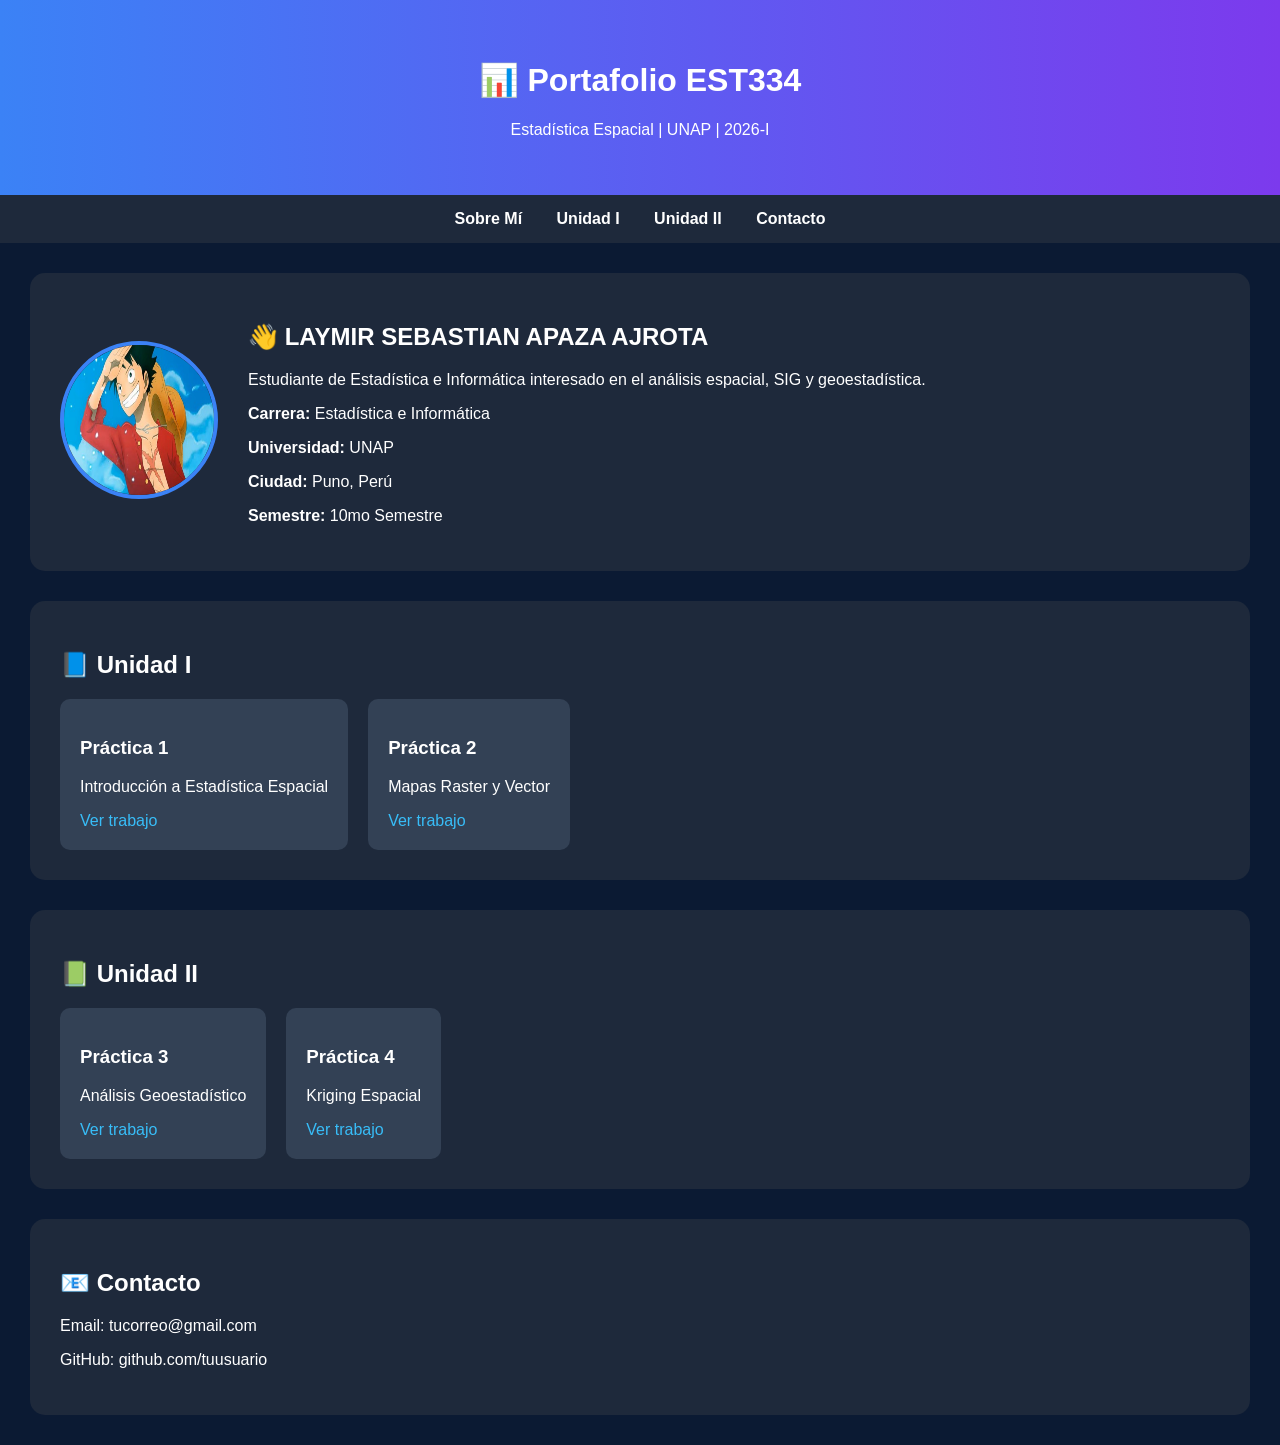
==== EST334_Portafolio_LAYMIR_APAZA/index.html @ 0bbdf471 "Add files via upload" ====
<!DOCTYPE html>
<html lang="es">

<head>
    <meta charset="UTF-8">
    <meta name="viewport" content="width=device-width, initial-scale=1.0">

    <title>Portafolio EST334 - Laymir Apaza</title>

    <link rel="stylesheet" href="styles.css">

</head>

<body>

    <!-- HEADER -->

    <header class="header">

        <h1>📊 Portafolio EST334</h1>

        <p>Estadística Espacial | UNAP | 2026-I</p>

    </header>

    <!-- MENU -->

    <nav class="menu">

        <a href="#sobre">Sobre Mí</a>
        <a href="#unidad1">Unidad I</a>
        <a href="#unidad2">Unidad II</a>
        <a href="#contacto">Contacto</a>

    </nav>

    <!-- SOBRE MI -->

    <section id="sobre" class="card">

        <div class="perfil">

            <div class="foto">
                <img src="foto.jpg" alt="Mi Foto">
            </div>

            <div class="info">

                <h2>👋 LAYMIR SEBASTIAN APAZA AJROTA</h2>

                <p>
                    Estudiante de Estadística e Informática interesado en el análisis espacial,
                    SIG y geoestadística.
                </p>

                <div class="datos">

                    <p><b>Carrera:</b> Estadística e Informática</p>
                    <p><b>Universidad:</b> UNAP</p>
                    <p><b>Ciudad:</b> Puno, Perú</p>
                    <p><b>Semestre:</b> 10mo Semestre</p>

                </div>

            </div>

        </div>

    </section>

    <!-- UNIDAD I -->

    <section id="unidad1" class="card">

        <h2>📘 Unidad I</h2>

        <div class="trabajos">

            <div class="trabajo">
                <h3>Práctica 1</h3>
                <p>Introducción a Estadística Espacial</p>
                <a href="#">Ver trabajo</a>
            </div>

            <div class="trabajo">
                <h3>Práctica 2</h3>
                <p>Mapas Raster y Vector</p>
                <a href="#">Ver trabajo</a>
            </div>

        </div>

    </section>

    <!-- UNIDAD II -->

    <section id="unidad2" class="card">

        <h2>📗 Unidad II</h2>

        <div class="trabajos">

            <div class="trabajo">
                <h3>Práctica 3</h3>
                <p>Análisis Geoestadístico</p>
                <a href="#">Ver trabajo</a>
            </div>

            <div class="trabajo">
                <h3>Práctica 4</h3>
                <p>Kriging Espacial</p>
                <a href="#">Ver trabajo</a>
            </div>

        </div>

    </section>

    <!-- CONTACTO -->

    <section id="contacto" class="card">

        <h2>📧 Contacto</h2>

        <p>Email: tucorreo@gmail.com</p>

        <p>GitHub: github.com/tuusuario</p>

    </section>

</body>

</html>
---- EST334_Portafolio_LAYMIR_APAZA/styles.css ----
body {

    margin: 0;
    font-family: Arial;
    background: #0b1a33;
    color: white;

}

/* HEADER */

.header {

    text-align: center;
    padding: 40px;

    background: linear-gradient(to right,
            #3b82f6,
            #7c3aed);

}

/* MENU */

.menu {

    background: #1e293b;
    padding: 15px;
    text-align: center;

}

.menu a {

    color: white;
    margin: 0 15px;
    text-decoration: none;
    font-weight: bold;

}

/* TARJETAS */

.card {

    margin: 30px;
    padding: 30px;
    background: #1e293b;
    border-radius: 15px;

}

/* PERFIL */

.perfil {

    display: flex;
    align-items: center;
    gap: 30px;

}

.foto img {

    width: 150px;
    height: 150px;
    border-radius: 50%;
    border: 4px solid #3b82f6;

}

/* TRABAJOS */

.trabajos {

    display: flex;
    gap: 20px;

}

.trabajo {

    background: #334155;
    padding: 20px;
    border-radius: 10px;

}

.trabajo a {

    color: #38bdf8;
    text-decoration: none;

}
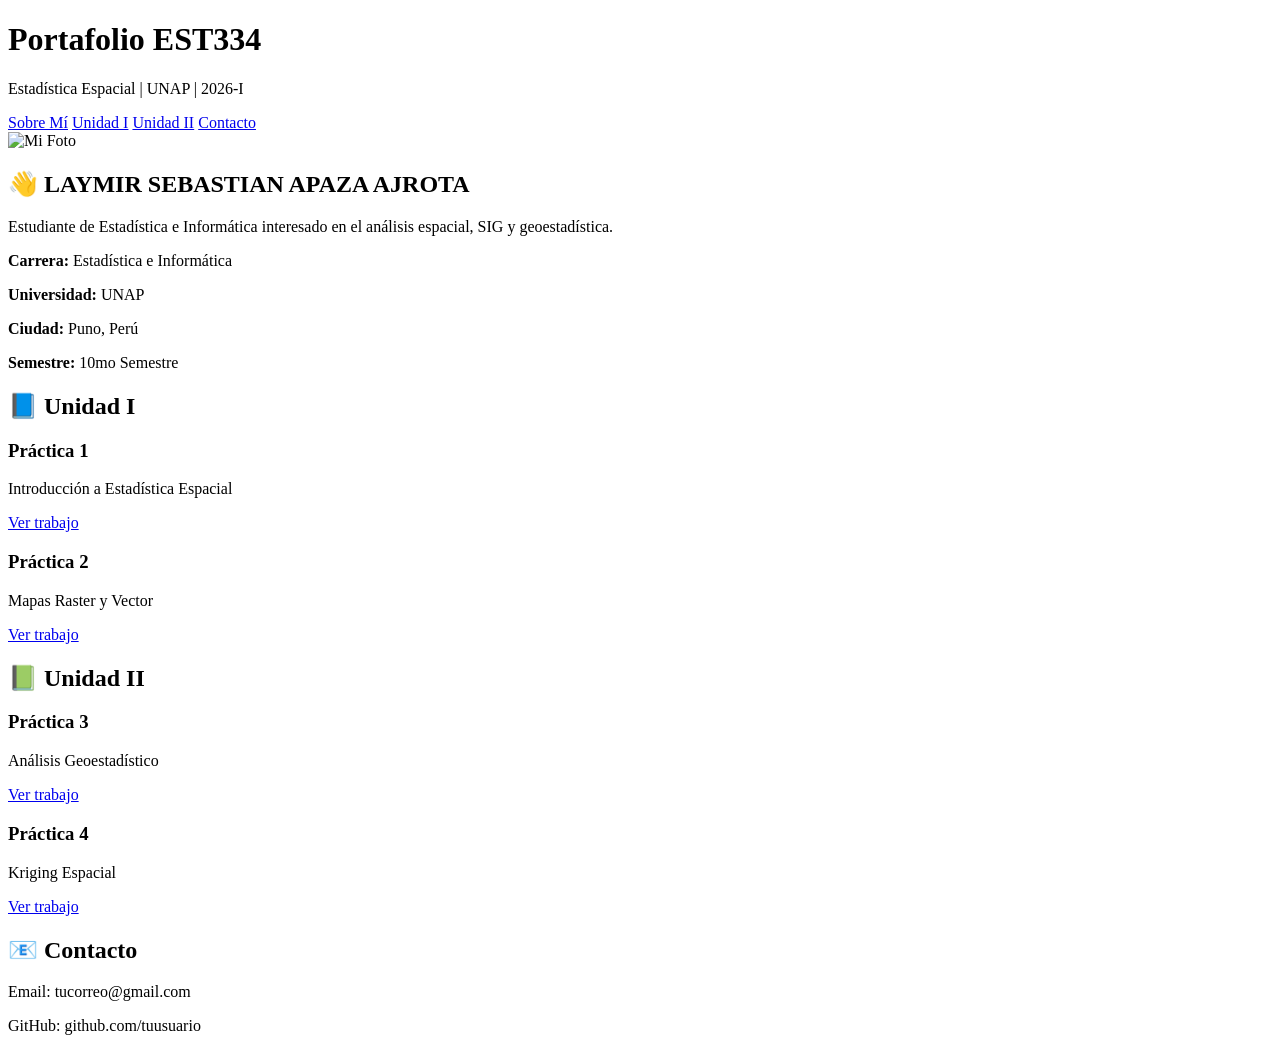
==== commit ead18167: "Portafolio completo: 13 PDFs" ====
--- a/EST334_Portafolio_LAYMIR_APAZA/index.html
+++ b/EST334_Portafolio_LAYMIR_APAZA/index.html
@@ -1,133 +1,133 @@
-<!DOCTYPE html>
-<html lang="es">
-
-<head>
-    <meta charset="UTF-8">
-    <meta name="viewport" content="width=device-width, initial-scale=1.0">
-
-    <title>Portafolio EST334 - Laymir Apaza</title>
-
-    <link rel="stylesheet" href="styles.css">
-
-</head>
-
-<body>
-
-    <!-- HEADER -->
-
-    <header class="header">
-
-        <h1>📊 Portafolio EST334</h1>
-
-        <p>Estadística Espacial | UNAP | 2026-I</p>
-
-    </header>
-
-    <!-- MENU -->
-
-    <nav class="menu">
-
-        <a href="#sobre">Sobre Mí</a>
-        <a href="#unidad1">Unidad I</a>
-        <a href="#unidad2">Unidad II</a>
-        <a href="#contacto">Contacto</a>
-
-    </nav>
-
-    <!-- SOBRE MI -->
-
-    <section id="sobre" class="card">
-
-        <div class="perfil">
-
-            <div class="foto">
-                <img src="foto.jpg" alt="Mi Foto">
-            </div>
-
-            <div class="info">
-
-                <h2>👋 LAYMIR SEBASTIAN APAZA AJROTA</h2>
-
-                <p>
-                    Estudiante de Estadística e Informática interesado en el análisis espacial,
-                    SIG y geoestadística.
-                </p>
-
-                <div class="datos">
-
-                    <p><b>Carrera:</b> Estadística e Informática</p>
-                    <p><b>Universidad:</b> UNAP</p>
-                    <p><b>Ciudad:</b> Puno, Perú</p>
-                    <p><b>Semestre:</b> 10mo Semestre</p>
-
-                </div>
-
-            </div>
-
-        </div>
-
-    </section>
-
-    <!-- UNIDAD I -->
-
-    <section id="unidad1" class="card">
-
-        <h2>📘 Unidad I</h2>
-
-        <div class="trabajos">
-
-            <div class="trabajo">
-                <h3>Práctica 1</h3>
-                <p>Introducción a Estadística Espacial</p>
-                <a href="#">Ver trabajo</a>
-            </div>
-
-            <div class="trabajo">
-                <h3>Práctica 2</h3>
-                <p>Mapas Raster y Vector</p>
-                <a href="#">Ver trabajo</a>
-            </div>
-
-        </div>
-
-    </section>
-
-    <!-- UNIDAD II -->
-
-    <section id="unidad2" class="card">
-
-        <h2>📗 Unidad II</h2>
-
-        <div class="trabajos">
-
-            <div class="trabajo">
-                <h3>Práctica 3</h3>
-                <p>Análisis Geoestadístico</p>
-                <a href="#">Ver trabajo</a>
-            </div>
-
-            <div class="trabajo">
-                <h3>Práctica 4</h3>
-                <p>Kriging Espacial</p>
-                <a href="#">Ver trabajo</a>
-            </div>
-
-        </div>
-
-    </section>
-
-    <!-- CONTACTO -->
-
-    <section id="contacto" class="card">
-
-        <h2>📧 Contacto</h2>
-
-        <p>Email: tucorreo@gmail.com</p>
-
-        <p>GitHub: github.com/tuusuario</p>
-
-    </section>
-
-</body>
-
+<!DOCTYPE html>
+<html lang="es">
+
+<head>
+    <meta charset="UTF-8">
+    <meta name="viewport" content="width=device-width, initial-scale=1.0">
+
+    <title>Portafolio EST334 - Laymir Apaza</title>
+
+    <link rel="stylesheet" href="styles.css">
+
+</head>
+
+<body>
+
+    <!-- HEADER -->
+
+    <header class="header">
+
+        <h1> Portafolio EST334</h1>
+
+        <p>Estadística Espacial | UNAP | 2026-I</p>
+
+    </header>
+
+    <!-- MENU -->
+
+    <nav class="menu">
+
+        <a href="#sobre">Sobre Mí</a>
+        <a href="#unidad1">Unidad I</a>
+        <a href="#unidad2">Unidad II</a>
+        <a href="#contacto">Contacto</a>
+
+    </nav>
+
+    <!-- SOBRE MI -->
+
+    <section id="sobre" class="card">
+
+        <div class="perfil">
+
+            <div class="foto">
+                <img src="foto.jpg" alt="Mi Foto">
+            </div>
+
+            <div class="info">
+
+                <h2>👋 LAYMIR SEBASTIAN APAZA AJROTA</h2>
+
+                <p>
+                    Estudiante de Estadística e Informática interesado en el análisis espacial,
+                    SIG y geoestadística.
+                </p>
+
+                <div class="datos">
+
+                    <p><b>Carrera:</b> Estadística e Informática</p>
+                    <p><b>Universidad:</b> UNAP</p>
+                    <p><b>Ciudad:</b> Puno, Perú</p>
+                    <p><b>Semestre:</b> 10mo Semestre</p>
+
+                </div>
+
+            </div>
+
+        </div>
+
+    </section>
+
+    <!-- UNIDAD I -->
+
+    <section id="unidad1" class="card">
+
+        <h2>📘 Unidad I</h2>
+
+        <div class="trabajos">
+
+            <div class="trabajo">
+                <h3>Práctica 1</h3>
+                <p>Introducción a Estadística Espacial</p>
+                <a href="#">Ver trabajo</a>
+            </div>
+
+            <div class="trabajo">
+                <h3>Práctica 2</h3>
+                <p>Mapas Raster y Vector</p>
+                <a href="#">Ver trabajo</a>
+            </div>
+
+        </div>
+
+    </section>
+
+    <!-- UNIDAD II -->
+
+    <section id="unidad2" class="card">
+
+        <h2>📗 Unidad II</h2>
+
+        <div class="trabajos">
+
+            <div class="trabajo">
+                <h3>Práctica 3</h3>
+                <p>Análisis Geoestadístico</p>
+                <a href="#">Ver trabajo</a>
+            </div>
+
+            <div class="trabajo">
+                <h3>Práctica 4</h3>
+                <p>Kriging Espacial</p>
+                <a href="#">Ver trabajo</a>
+            </div>
+
+        </div>
+
+    </section>
+
+    <!-- CONTACTO -->
+
+    <section id="contacto" class="card">
+
+        <h2>📧 Contacto</h2>
+
+        <p>Email: tucorreo@gmail.com</p>
+
+        <p>GitHub: github.com/tuusuario</p>
+
+    </section>
+
+</body>
+
 </html>
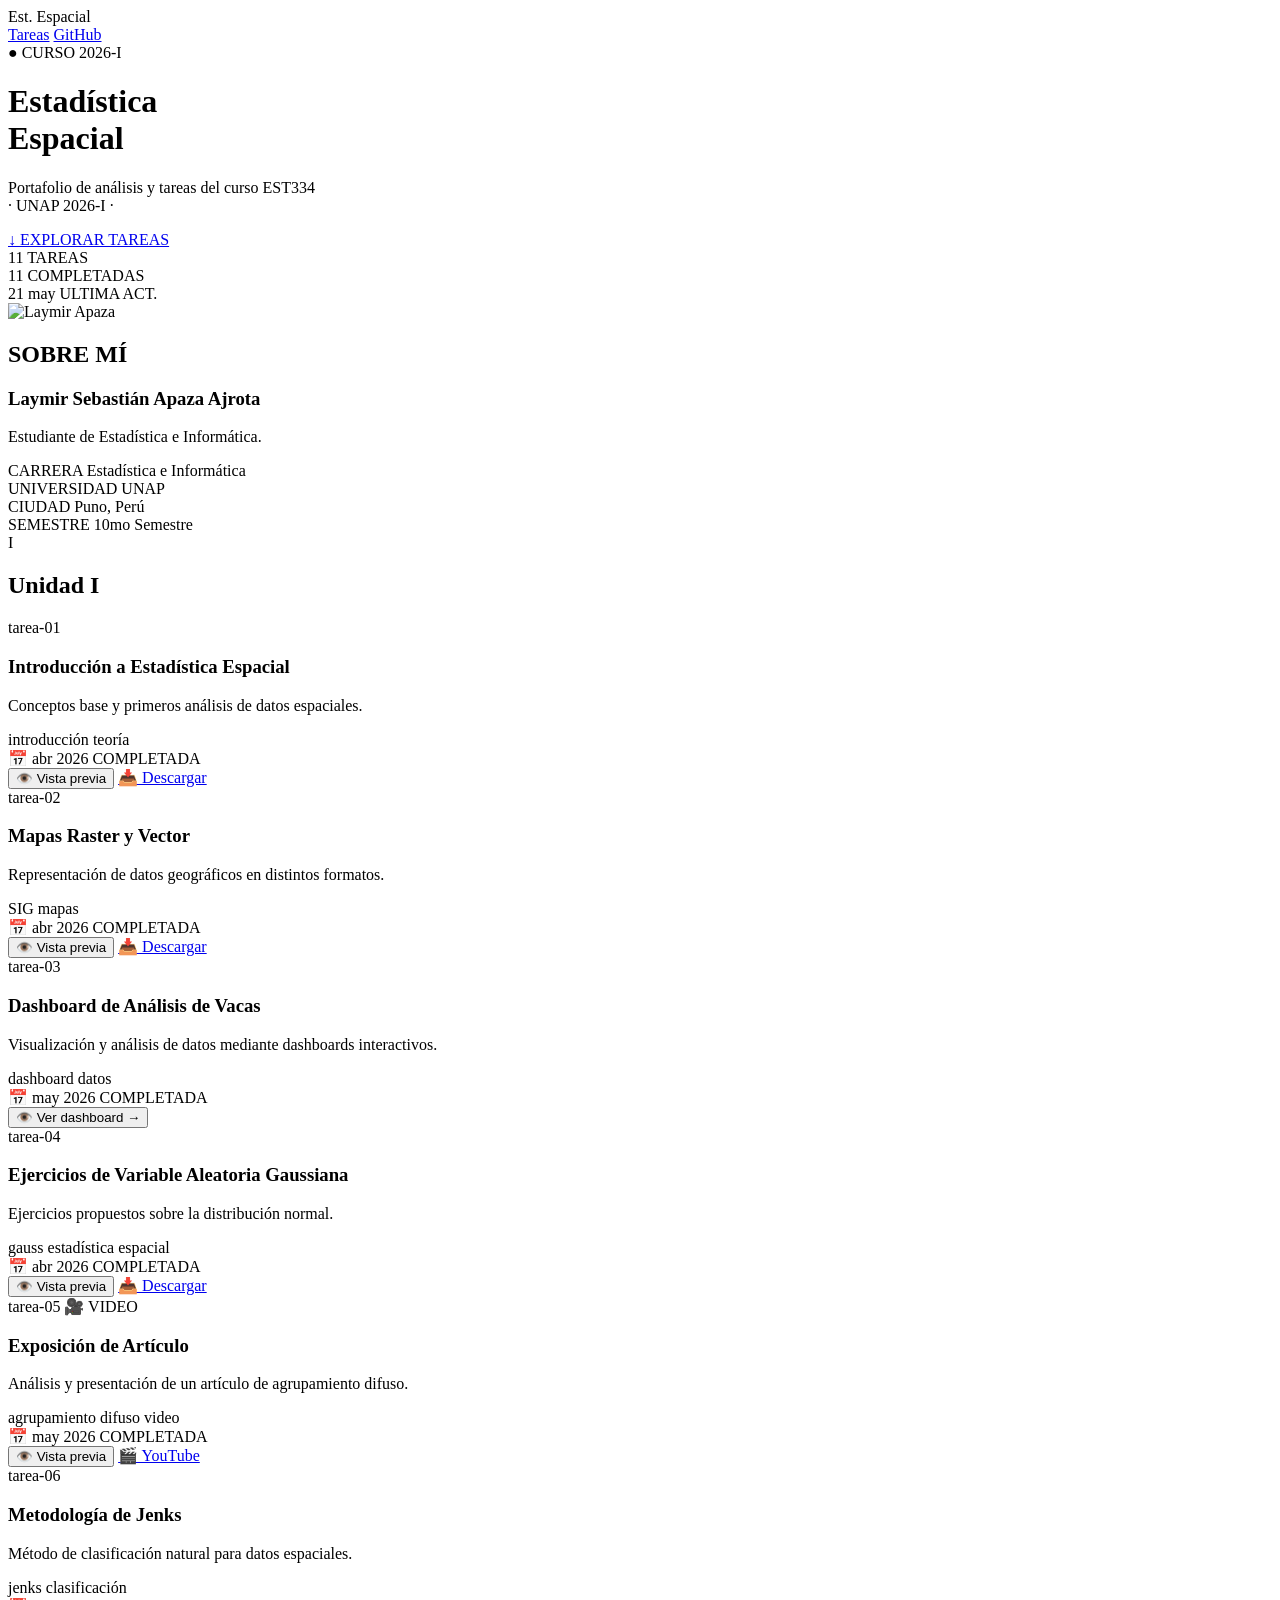
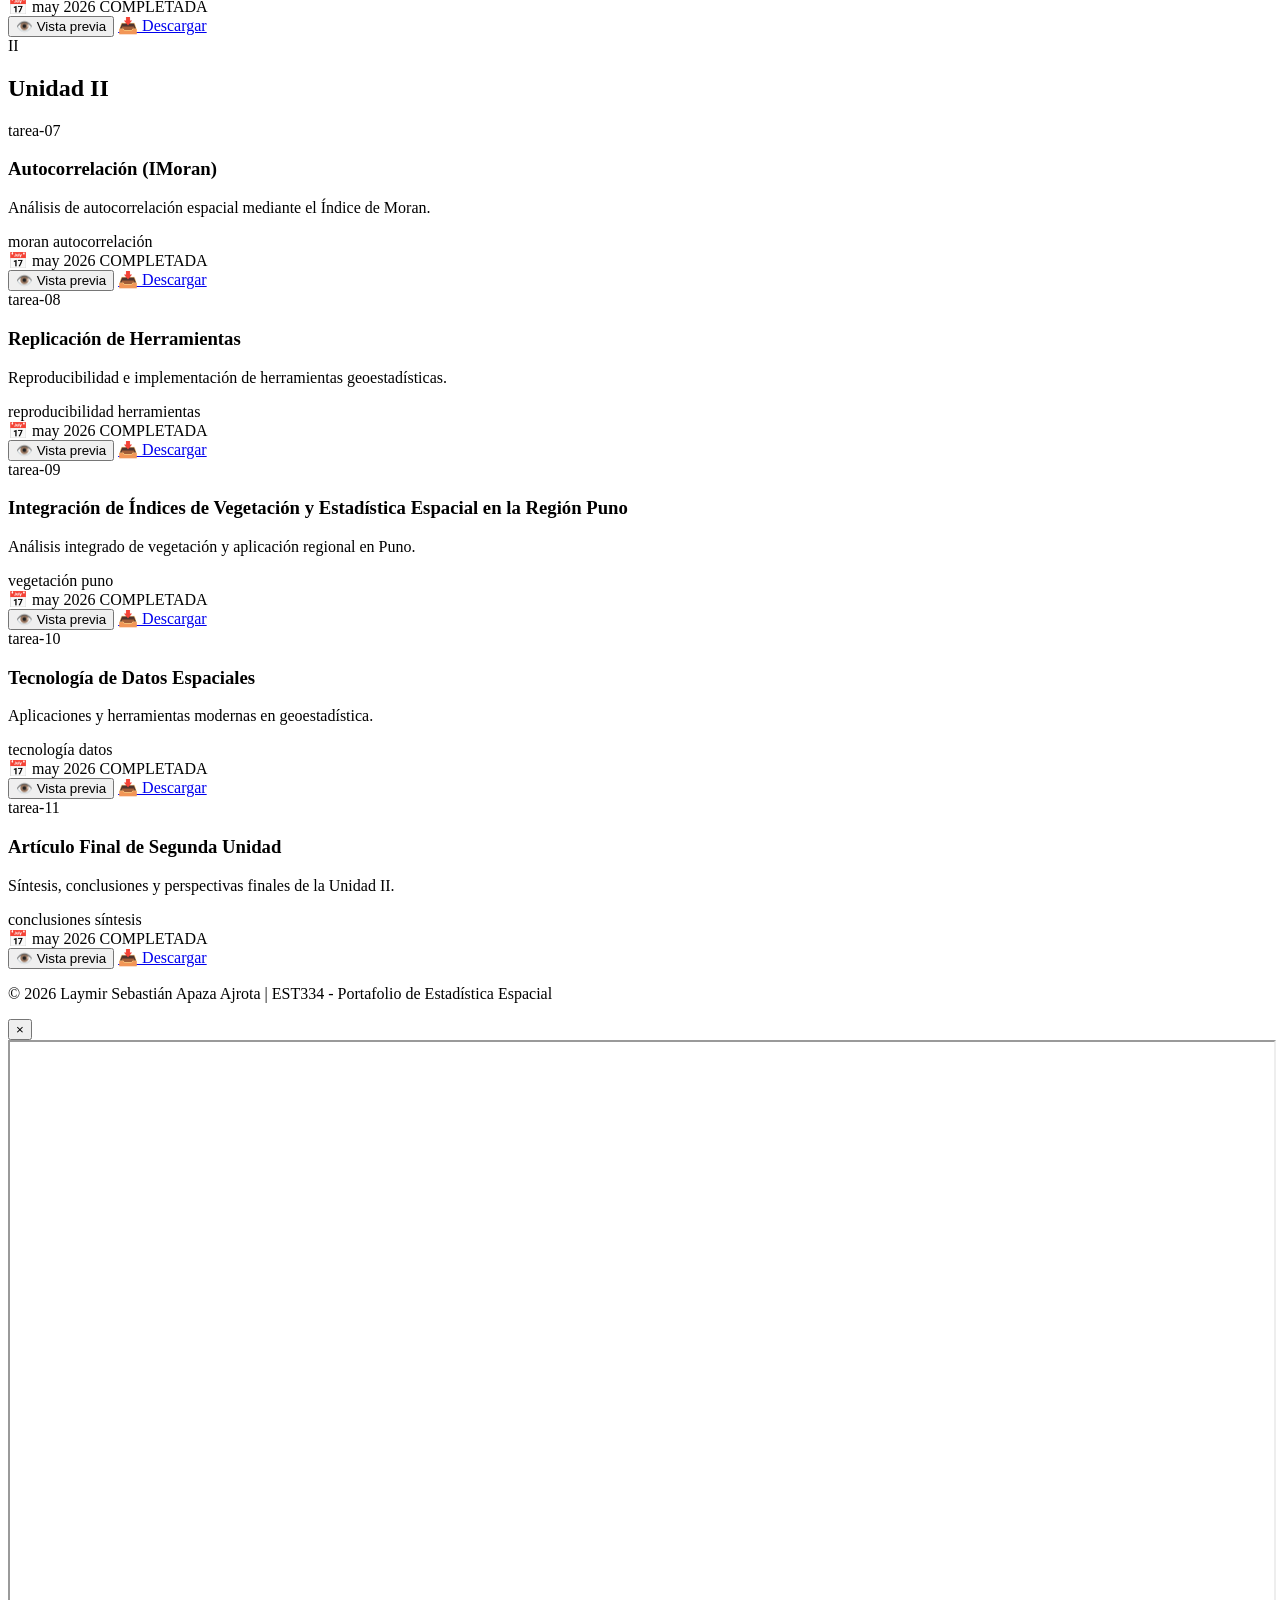
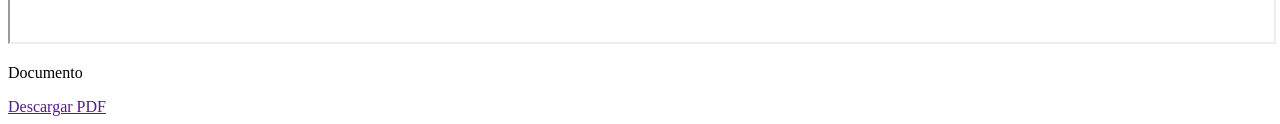
==== commit 6f3e3a7a: "Portafolio2.0" ====
--- a/EST334_Portafolio_LAYMIR_APAZA/index.html
+++ b/EST334_Portafolio_LAYMIR_APAZA/index.html
@@ -1,133 +1,355 @@
 <!DOCTYPE html>
 <html lang="es">
-
 <head>
     <meta charset="UTF-8">
     <meta name="viewport" content="width=device-width, initial-scale=1.0">
-
-    <title>Portafolio EST334 - Laymir Apaza</title>
-
-    <link rel="stylesheet" href="styles.css">
-
+    <title>Estadística Espacial - EST334 UNAP</title>
+    <link rel="stylesheet" href="styles_nuevo.css">
 </head>
-
 <body>
 
-    <!-- HEADER -->
-
-    <header class="header">
-
-        <h1> Portafolio EST334</h1>
-
-        <p>Estadística Espacial | UNAP | 2026-I</p>
-
+    <!-- ===== HEADER HERO ===== -->
+    <header class="hero">
+        <nav class="navbar-hero">
+            <div class="logo">Est. Espacial</div>
+            <div class="nav-buttons">
+                <a href="#tareas" class="nav-btn">Tareas</a>
+                <a href="https://github.com" class="nav-btn github-btn">GitHub</a>
+            </div>
+        </nav>
+
+        <div class="hero-content">
+            <div class="hero-left">
+                <div class="badge-hero">● CURSO 2026-I</div>
+                <h1 class="hero-title">Estadística<br>Espacial</h1>
+                <p class="hero-subtitle">Portafolio de análisis y tareas del curso EST334<br>· UNAP 2026-I ·</p>
+                <a href="#tareas" class="btn-hero">↓ EXPLORAR TAREAS</a>
+            </div>
+
+            <div class="hero-right">
+                <div class="stat-box">
+                    <span class="stat-number">11</span>
+                    <span class="stat-label">TAREAS</span>
+                </div>
+                <div class="stat-box">
+                    <span class="stat-number">11</span>
+                    <span class="stat-label">COMPLETADAS</span>
+                </div>
+                <div class="stat-box date-box">
+                    <span class="stat-date">21 may</span>
+                    <span class="stat-label">ULTIMA ACT.</span>
+                </div>
+            </div>
+        </div>
     </header>
 
-    <!-- MENU -->
-
-    <nav class="menu">
-
-        <a href="#sobre">Sobre Mí</a>
-        <a href="#unidad1">Unidad I</a>
-        <a href="#unidad2">Unidad II</a>
-        <a href="#contacto">Contacto</a>
-
-    </nav>
-
-    <!-- SOBRE MI -->
-
-    <section id="sobre" class="card">
-
-        <div class="perfil">
-
-            <div class="foto">
-                <img src="foto.jpg" alt="Mi Foto">
-            </div>
-
-            <div class="info">
-
-                <h2>👋 LAYMIR SEBASTIAN APAZA AJROTA</h2>
-
-                <p>
-                    Estudiante de Estadística e Informática interesado en el análisis espacial,
-                    SIG y geoestadística.
-                </p>
-
-                <div class="datos">
-
-                    <p><b>Carrera:</b> Estadística e Informática</p>
-                    <p><b>Universidad:</b> UNAP</p>
-                    <p><b>Ciudad:</b> Puno, Perú</p>
-                    <p><b>Semestre:</b> 10mo Semestre</p>
-
-                </div>
-
-            </div>
-
-        </div>
-
+    <!-- ===== SECCIÓN SOBRE MI ===== -->
+    <section class="about" id="about">
+        <div class="about-container">
+            <div class="about-left">
+                <div class="profile-circle">
+                    <img src="foto.jpg" alt="Laymir Apaza">
+                </div>
+            </div>
+
+            <div class="about-right">
+                <h2 class="section-title">SOBRE MÍ</h2>
+                <h3 class="about-name">Laymir Sebastián Apaza Ajrota</h3>
+                <p class="about-desc">Estudiante de Estadística e Informática.</p>
+
+                <div class="info-grid">
+                    <div class="info-box">
+                        <span class="info-label">CARRERA</span>
+                        <span class="info-value">Estadística e Informática</span>
+                    </div>
+                    <div class="info-box">
+                        <span class="info-label">UNIVERSIDAD</span>
+                        <span class="info-value">UNAP</span>
+                    </div>
+                    <div class="info-box">
+                        <span class="info-label">CIUDAD</span>
+                        <span class="info-value">Puno, Perú</span>
+                    </div>
+                    <div class="info-box">
+                        <span class="info-label">SEMESTRE</span>
+                        <span class="info-value">10mo Semestre</span>
+                    </div>
+                </div>
+            </div>
+        </div>
     </section>
 
-    <!-- UNIDAD I -->
-
-    <section id="unidad1" class="card">
-
-        <h2>📘 Unidad I</h2>
-
-        <div class="trabajos">
-
-            <div class="trabajo">
-                <h3>Práctica 1</h3>
-                <p>Introducción a Estadística Espacial</p>
-                <a href="#">Ver trabajo</a>
-            </div>
-
-            <div class="trabajo">
-                <h3>Práctica 2</h3>
-                <p>Mapas Raster y Vector</p>
-                <a href="#">Ver trabajo</a>
-            </div>
-
-        </div>
-
+    <!-- ===== SECCIÓN UNIDAD I ===== -->
+    <section class="tareas" id="tareas">
+        <div class="section-header-tareas">
+            <div class="unit-badge">I</div>
+            <h2 class="section-title-tareas">Unidad I</h2>
+        </div>
+
+        <div class="tareas-grid">
+            <!-- Tarea 1 -->
+            <div class="tarea-card tarea-1">
+                <div class="tarea-top">
+                    <span class="tarea-id">tarea-01</span>
+                </div>
+                <h3 class="tarea-title">Introducción a Estadística Espacial</h3>
+                <p class="tarea-desc">Conceptos base y primeros análisis de datos espaciales.</p>
+                <div class="tarea-tags">
+                    <span class="tag">introducción</span>
+                    <span class="tag">teoría</span>
+                </div>
+                <div class="tarea-meta">
+                    <span class="tarea-date">📅 abr 2026</span>
+                    <span class="tarea-status">COMPLETADA</span>
+                </div>
+                <div class="tarea-buttons">
+                    <button class="btn-preview" onclick="previewPDF('practicas/01_introduccion_estadistica_espacial.pdf')">👁️ Vista previa</button>
+                    <a href="practicas/01_introduccion_estadistica_espacial.pdf" class="btn-download" download>📥 Descargar</a>
+                </div>
+            </div>
+
+            <!-- Tarea 2 -->
+            <div class="tarea-card tarea-2">
+                <div class="tarea-top">
+                    <span class="tarea-id">tarea-02</span>
+                </div>
+                <h3 class="tarea-title">Mapas Raster y Vector</h3>
+                <p class="tarea-desc">Representación de datos geográficos en distintos formatos.</p>
+                <div class="tarea-tags">
+                    <span class="tag">SIG</span>
+                    <span class="tag">mapas</span>
+                </div>
+                <div class="tarea-meta">
+                    <span class="tarea-date">📅 abr 2026</span>
+                    <span class="tarea-status">COMPLETADA</span>
+                </div>
+                <div class="tarea-buttons">
+                    <button class="btn-preview" onclick="previewPDF('practicas/02_mapas_raster_vector.pdf')">👁️ Vista previa</button>
+                    <a href="practicas/02_mapas_raster_vector.pdf" class="btn-download" download>📥 Descargar</a>
+                </div>
+            </div>
+
+            <!-- Tarea 3 -->
+            <div class="tarea-card tarea-3">
+                <div class="tarea-top">
+                    <span class="tarea-id">tarea-03</span>
+                </div>
+                <h3 class="tarea-title">Dashboard de Análisis de Vacas</h3>
+                <p class="tarea-desc">Visualización y análisis de datos mediante dashboards interactivos.</p>
+                <div class="tarea-tags">
+                    <span class="tag">dashboard</span>
+                    <span class="tag">datos</span>
+                </div>
+                <div class="tarea-meta">
+                    <span class="tarea-date">📅 may 2026</span>
+                    <span class="tarea-status">COMPLETADA</span>
+                </div>
+                <div class="tarea-buttons">
+                    <button class="btn-preview" onclick="previewPDF('practicas/03_dashboard_analisis_vacas.pdf')">👁️ Ver dashboard →</button>
+                </div>
+            </div>
+
+            <!-- Tarea 4 -->
+            <div class="tarea-card tarea-4">
+                <div class="tarea-top">
+                    <span class="tarea-id">tarea-04</span>
+                </div>
+                <h3 class="tarea-title">Ejercicios de Variable Aleatoria Gaussiana</h3>
+                <p class="tarea-desc">Ejercicios propuestos sobre la distribución normal.</p>
+                <div class="tarea-tags">
+                    <span class="tag">gauss</span>
+                    <span class="tag">estadística espacial</span>
+                </div>
+                <div class="tarea-meta">
+                    <span class="tarea-date">📅 abr 2026</span>
+                    <span class="tarea-status">COMPLETADA</span>
+                </div>
+                <div class="tarea-buttons">
+                    <button class="btn-preview" onclick="previewPDF('practicas/04_ejercicios_variable_aleatoria_gaussiana.pdf')">👁️ Vista previa</button>
+                    <a href="practicas/04_ejercicios_variable_aleatoria_gaussiana.pdf" class="btn-download" download>📥 Descargar</a>
+                </div>
+            </div>
+
+            <!-- Tarea 5 -->
+            <div class="tarea-card tarea-5">
+                <div class="tarea-top">
+                    <span class="tarea-id video-badge">tarea-05</span>
+                    <span class="video-tag">🎥 VIDEO</span>
+                </div>
+                <h3 class="tarea-title">Exposición de Artículo</h3>
+                <p class="tarea-desc">Análisis y presentación de un artículo de agrupamiento difuso.</p>
+                <div class="tarea-tags">
+                    <span class="tag">agrupamiento difuso</span>
+                    <span class="tag">video</span>
+                </div>
+                <div class="tarea-meta">
+                    <span class="tarea-date">📅 may 2026</span>
+                    <span class="tarea-status">COMPLETADA</span>
+                </div>
+                <div class="tarea-buttons">
+                    <button class="btn-preview" onclick="previewPDF('practicas/05_exposicion_articulo.pdf')">👁️ Vista previa</button>
+                    <a href="https://youtube.com" class="btn-youtube">🎬 YouTube</a>
+                </div>
+            </div>
+
+            <!-- Tarea 6 -->
+            <div class="tarea-card tarea-6">
+                <div class="tarea-top">
+                    <span class="tarea-id">tarea-06</span>
+                </div>
+                <h3 class="tarea-title">Metodología de Jenks</h3>
+                <p class="tarea-desc">Método de clasificación natural para datos espaciales.</p>
+                <div class="tarea-tags">
+                    <span class="tag">jenks</span>
+                    <span class="tag">clasificación</span>
+                </div>
+                <div class="tarea-meta">
+                    <span class="tarea-date">📅 may 2026</span>
+                    <span class="tarea-status">COMPLETADA</span>
+                </div>
+                <div class="tarea-buttons">
+                    <button class="btn-preview" onclick="previewPDF('practicas/06_metodologia_jenks.pdf')">👁️ Vista previa</button>
+                    <a href="practicas/06_metodologia_jenks.pdf" class="btn-download" download>📥 Descargar</a>
+                </div>
+            </div>
+        </div>
     </section>
 
-    <!-- UNIDAD II -->
-
-    <section id="unidad2" class="card">
-
-        <h2>📗 Unidad II</h2>
-
-        <div class="trabajos">
-
-            <div class="trabajo">
-                <h3>Práctica 3</h3>
-                <p>Análisis Geoestadístico</p>
-                <a href="#">Ver trabajo</a>
-            </div>
-
-            <div class="trabajo">
-                <h3>Práctica 4</h3>
-                <p>Kriging Espacial</p>
-                <a href="#">Ver trabajo</a>
-            </div>
-
-        </div>
-
+    <!-- ===== SECCIÓN UNIDAD II ===== -->
+    <section class="tareas tareas-unidad2" id="unidad2">
+        <div class="section-header-tareas">
+            <div class="unit-badge unit-2">II</div>
+            <h2 class="section-title-tareas">Unidad II</h2>
+        </div>
+
+        <div class="tareas-grid">
+            <!-- Tarea 7 -->
+            <div class="tarea-card tarea-7">
+                <div class="tarea-top">
+                    <span class="tarea-id">tarea-07</span>
+                </div>
+                <h3 class="tarea-title">Autocorrelación (IMoran)</h3>
+                <p class="tarea-desc">Análisis de autocorrelación espacial mediante el Índice de Moran.</p>
+                <div class="tarea-tags">
+                    <span class="tag">moran</span>
+                    <span class="tag">autocorrelación</span>
+                </div>
+                <div class="tarea-meta">
+                    <span class="tarea-date">📅 may 2026</span>
+                    <span class="tarea-status">COMPLETADA</span>
+                </div>
+                <div class="tarea-buttons">
+                    <button class="btn-preview" onclick="previewPDF('practicas/01_autocorrelacion_imoran.pdf')">👁️ Vista previa</button>
+                    <a href="practicas/01_autocorrelacion_imoran.pdf" class="btn-download" download>📥 Descargar</a>
+                </div>
+            </div>
+
+            <!-- Tarea 8 -->
+            <div class="tarea-card tarea-8">
+                <div class="tarea-top">
+                    <span class="tarea-id">tarea-08</span>
+                </div>
+                <h3 class="tarea-title">Replicación de Herramientas</h3>
+                <p class="tarea-desc">Reproducibilidad e implementación de herramientas geoestadísticas.</p>
+                <div class="tarea-tags">
+                    <span class="tag">reproducibilidad</span>
+                    <span class="tag">herramientas</span>
+                </div>
+                <div class="tarea-meta">
+                    <span class="tarea-date">📅 may 2026</span>
+                    <span class="tarea-status">COMPLETADA</span>
+                </div>
+                <div class="tarea-buttons">
+                    <button class="btn-preview" onclick="previewPDF('practicas/02_replicacion_herramientas.pdf')">👁️ Vista previa</button>
+                    <a href="practicas/02_replicacion_herramientas.pdf" class="btn-download" download>📥 Descargar</a>
+                </div>
+            </div>
+
+            <!-- Tarea 9 -->
+            <div class="tarea-card tarea-9">
+                <div class="tarea-top">
+                    <span class="tarea-id">tarea-09</span>
+                </div>
+                <h3 class="tarea-title">Integración de Índices de Vegetación y Estadística Espacial en la Región Puno</h3>
+                <p class="tarea-desc">Análisis integrado de vegetación y aplicación regional en Puno.</p>
+                <div class="tarea-tags">
+                    <span class="tag">vegetación</span>
+                    <span class="tag">puno</span>
+                </div>
+                <div class="tarea-meta">
+                    <span class="tarea-date">📅 may 2026</span>
+                    <span class="tarea-status">COMPLETADA</span>
+                </div>
+                <div class="tarea-buttons">
+                    <button class="btn-preview" onclick="previewPDF('practicas/03_indices_vegetacion_puno.pdf')">👁️ Vista previa</button>
+                    <a href="practicas/03_indices_vegetacion_puno.pdf" class="btn-download" download>📥 Descargar</a>
+                </div>
+            </div>
+
+            <!-- Tarea 10 -->
+            <div class="tarea-card tarea-10">
+                <div class="tarea-top">
+                    <span class="tarea-id">tarea-10</span>
+                </div>
+                <h3 class="tarea-title">Tecnología de Datos Espaciales</h3>
+                <p class="tarea-desc">Aplicaciones y herramientas modernas en geoestadística.</p>
+                <div class="tarea-tags">
+                    <span class="tag">tecnología</span>
+                    <span class="tag">datos</span>
+                </div>
+                <div class="tarea-meta">
+                    <span class="tarea-date">📅 may 2026</span>
+                    <span class="tarea-status">COMPLETADA</span>
+                </div>
+                <div class="tarea-buttons">
+                    <button class="btn-preview" onclick="previewPDF('practicas/04_tecnologia_datos_espaciales.pdf')">👁️ Vista previa</button>
+                    <a href="practicas/04_tecnologia_datos_espaciales.pdf" class="btn-download" download>📥 Descargar</a>
+                </div>
+            </div>
+
+            <!-- Tarea 11 -->
+            <div class="tarea-card tarea-11">
+                <div class="tarea-top">
+                    <span class="tarea-id">tarea-11</span>
+                </div>
+                <h3 class="tarea-title">Artículo Final de Segunda Unidad</h3>
+                <p class="tarea-desc">Síntesis, conclusiones y perspectivas finales de la Unidad II.</p>
+                <div class="tarea-tags">
+                    <span class="tag">conclusiones</span>
+                    <span class="tag">síntesis</span>
+                </div>
+                <div class="tarea-meta">
+                    <span class="tarea-date">📅 may 2026</span>
+                    <span class="tarea-status">COMPLETADA</span>
+                </div>
+                <div class="tarea-buttons">
+                    <button class="btn-preview" onclick="previewPDF('practicas/05_articulo_final_unidad2.pdf')">👁️ Vista previa</button>
+                    <a href="practicas/05_articulo_final_unidad2.pdf" class="btn-download" download>📥 Descargar</a>
+                </div>
+            </div>
+        </div>
     </section>
 
-    <!-- CONTACTO -->
-
-    <section id="contacto" class="card">
-
-        <h2>📧 Contacto</h2>
-
-        <p>Email: tucorreo@gmail.com</p>
-
-        <p>GitHub: github.com/tuusuario</p>
-
-    </section>
+    <!-- ===== FOOTER ===== -->
+    <footer class="footer">
+        <p>&copy; 2026 Laymir Sebastián Apaza Ajrota | EST334 - Portafolio de Estadística Espacial</p>
+    </footer>
+
+    <!-- ===== MODAL PDF ===== -->
+    <div id="pdfModal" class="pdf-modal">
+        <div class="pdf-modal-content">
+            <button class="pdf-close" onclick="closePDFModal()">&times;</button>
+            <div class="pdf-container">
+                <iframe id="pdfViewer" src="" width="100%" height="600px"></iframe>
+            </div>
+            <div class="pdf-modal-footer">
+                <p id="pdfFileName">Documento</p>
+                <a id="pdfDownloadLink" href="" target="_blank" download class="btn-download-modal">Descargar PDF</a>
+            </div>
+        </div>
+    </div>
+
+    <script src="script_nuevo.js"></script>
 
 </body>
-
 </html>
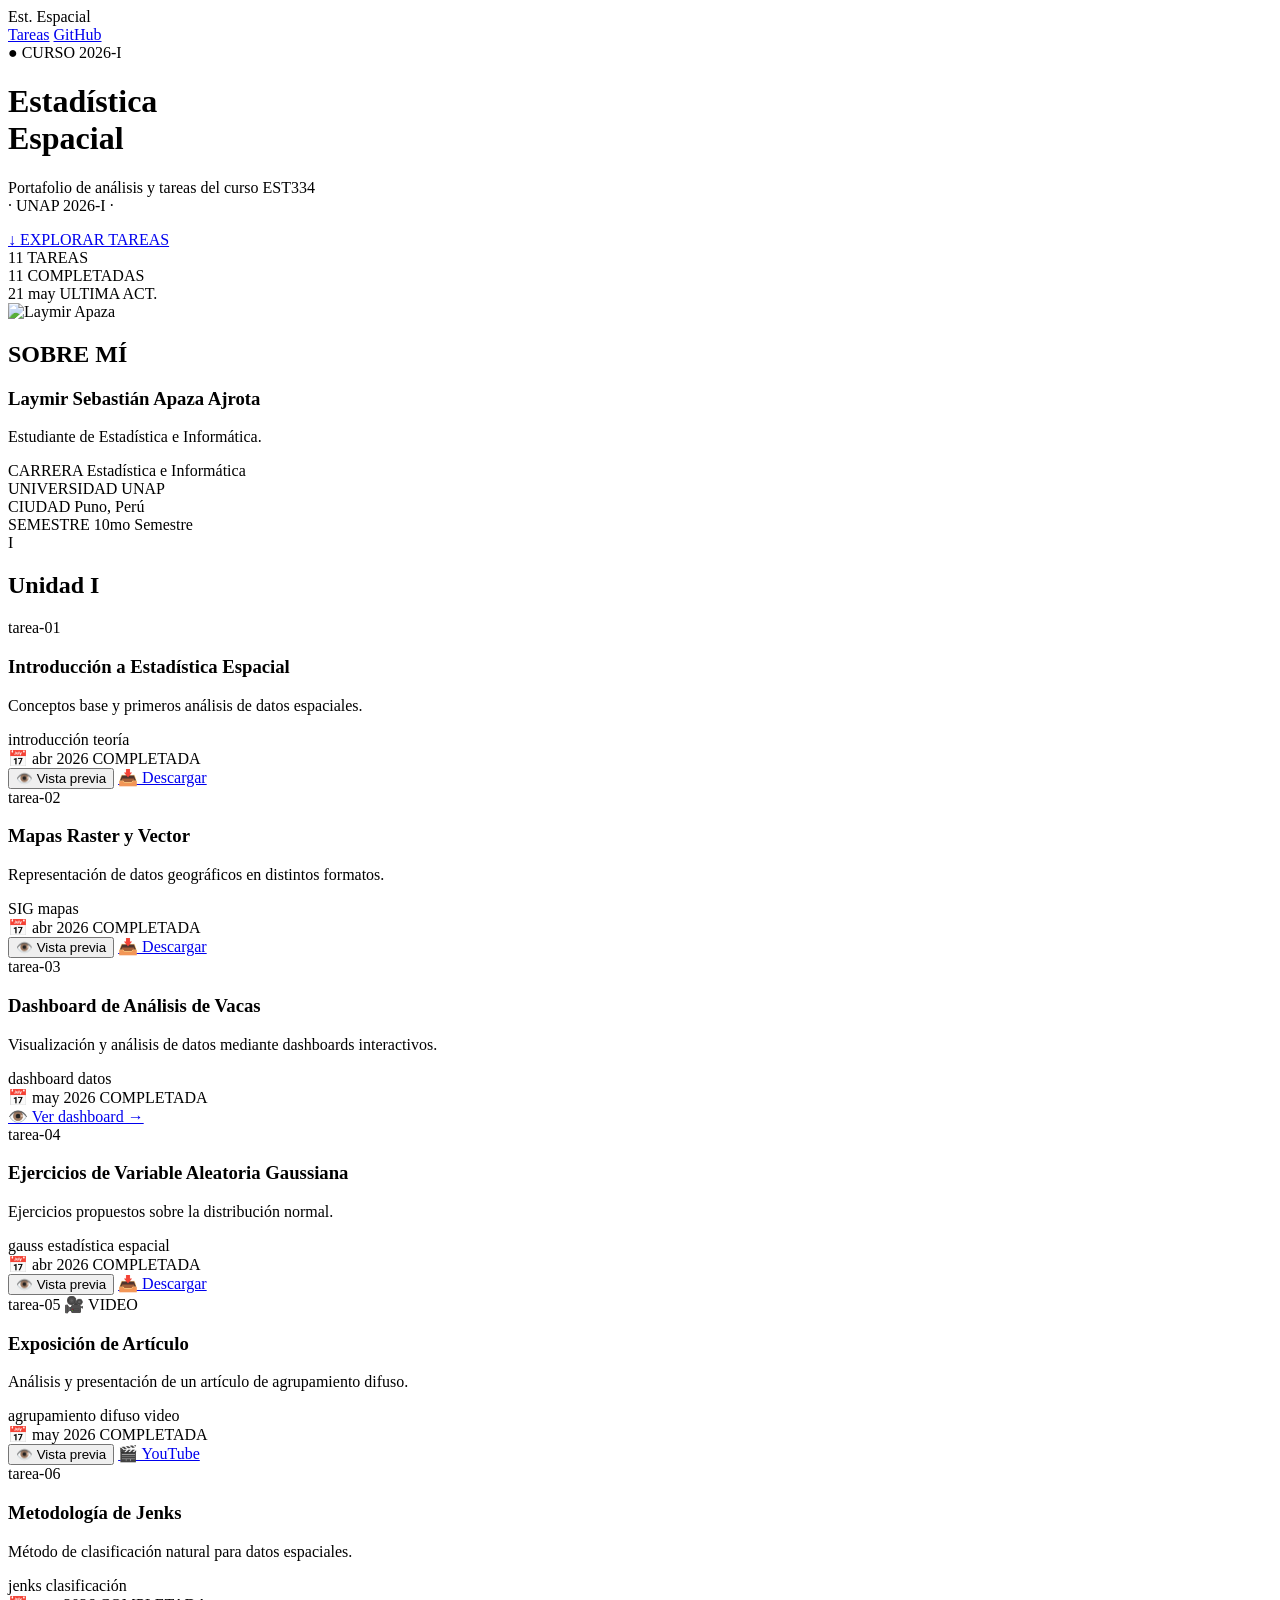
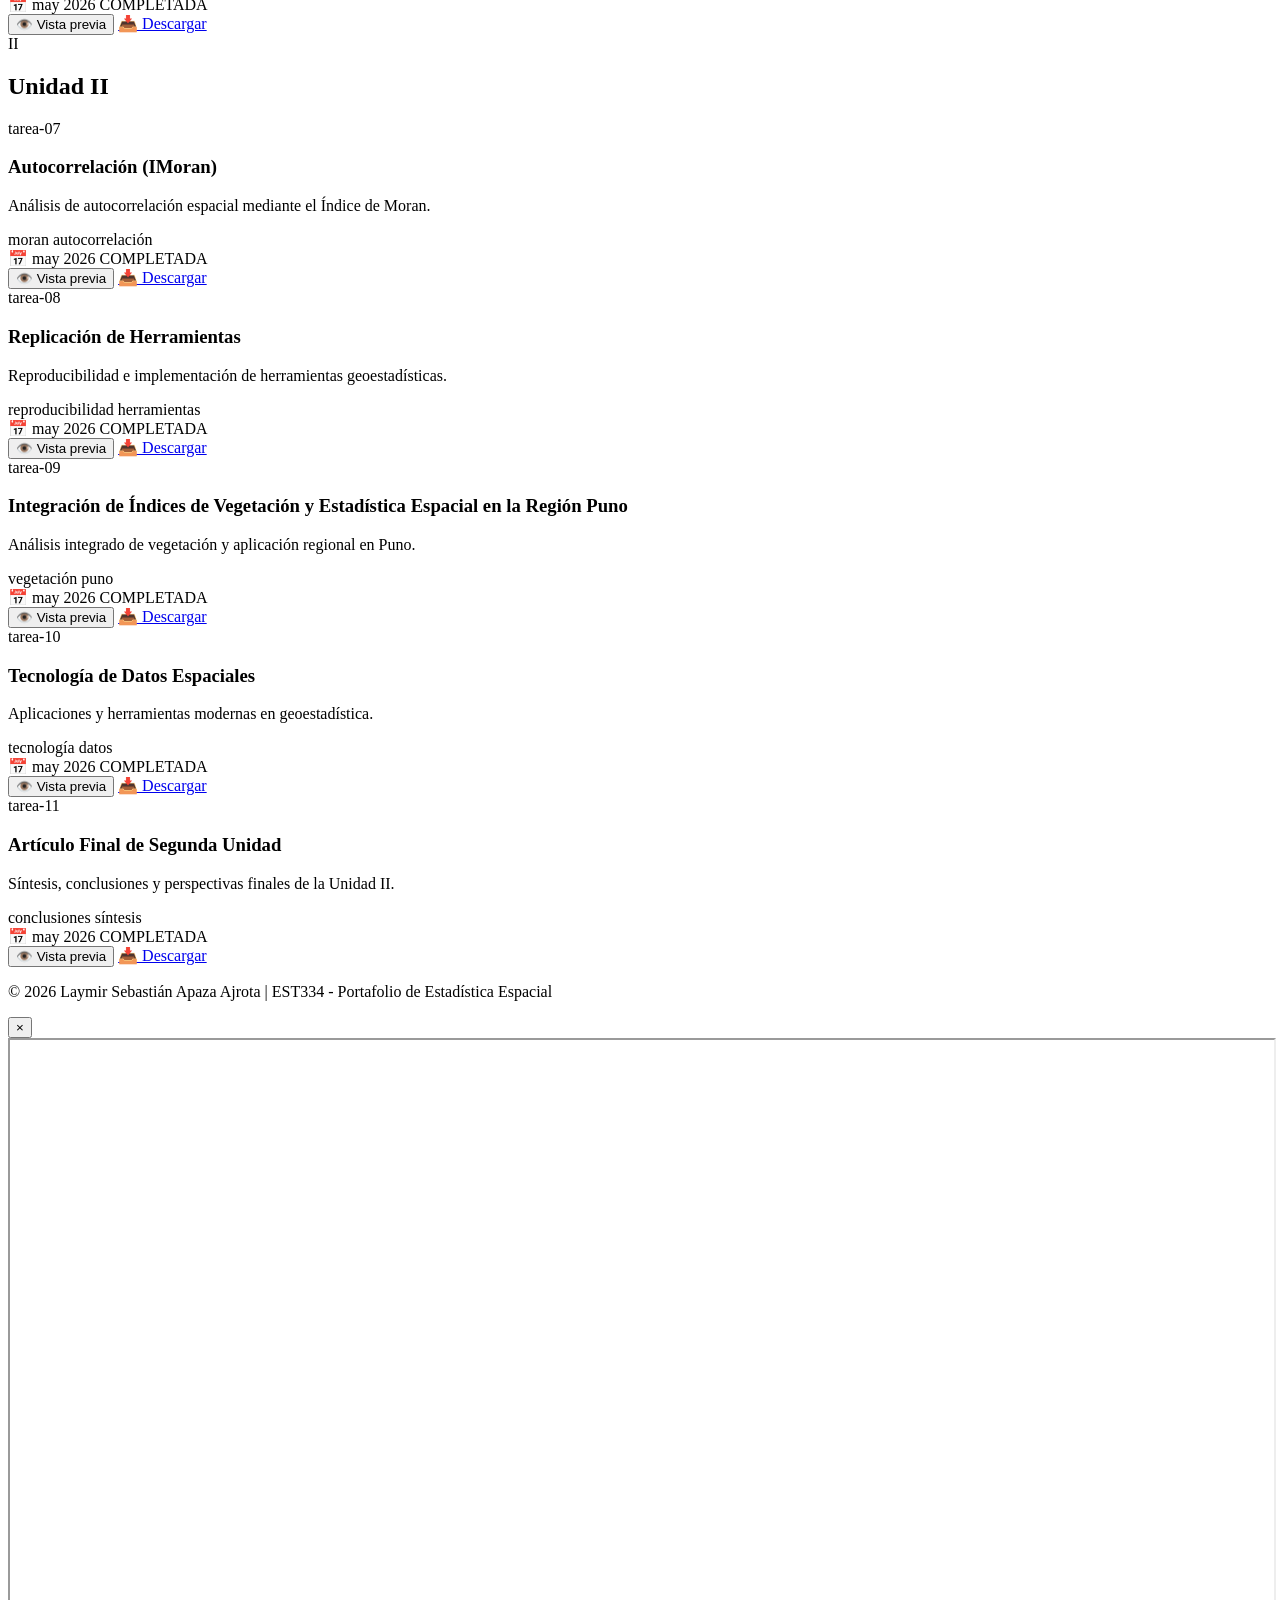
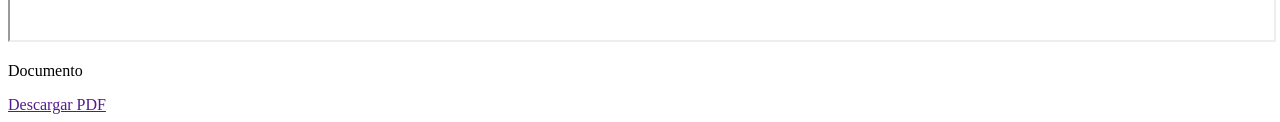
==== commit 2a1f666f: "Portafoliolaymir" ====
--- a/EST334_Portafolio_LAYMIR_APAZA/index.html
+++ b/EST334_Portafolio_LAYMIR_APAZA/index.html
@@ -4,7 +4,7 @@
     <meta charset="UTF-8">
     <meta name="viewport" content="width=device-width, initial-scale=1.0">
     <title>Estadística Espacial - EST334 UNAP</title>
-    <link rel="stylesheet" href="styles_nuevo.css">
+    <link rel="stylesheet" href="styles.css">
 </head>
 <body>
 
@@ -145,7 +145,8 @@
                     <span class="tarea-status">COMPLETADA</span>
                 </div>
                 <div class="tarea-buttons">
-                    <button class="btn-preview" onclick="previewPDF('practicas/03_dashboard_analisis_vacas.pdf')">👁️ Ver dashboard →</button>
+                    <!-- EDITAR AQUÍ: Cambiar por tu link del dashboard -->
+                    <a href="https://tu-dashboard.com" class="btn-preview" target="_blank">👁️ Ver dashboard →</a>
                 </div>
             </div>
 
@@ -349,7 +350,7 @@
         </div>
     </div>
 
-    <script src="script_nuevo.js"></script>
+    <script src="script.js"></script>
 
 </body>
 </html>
